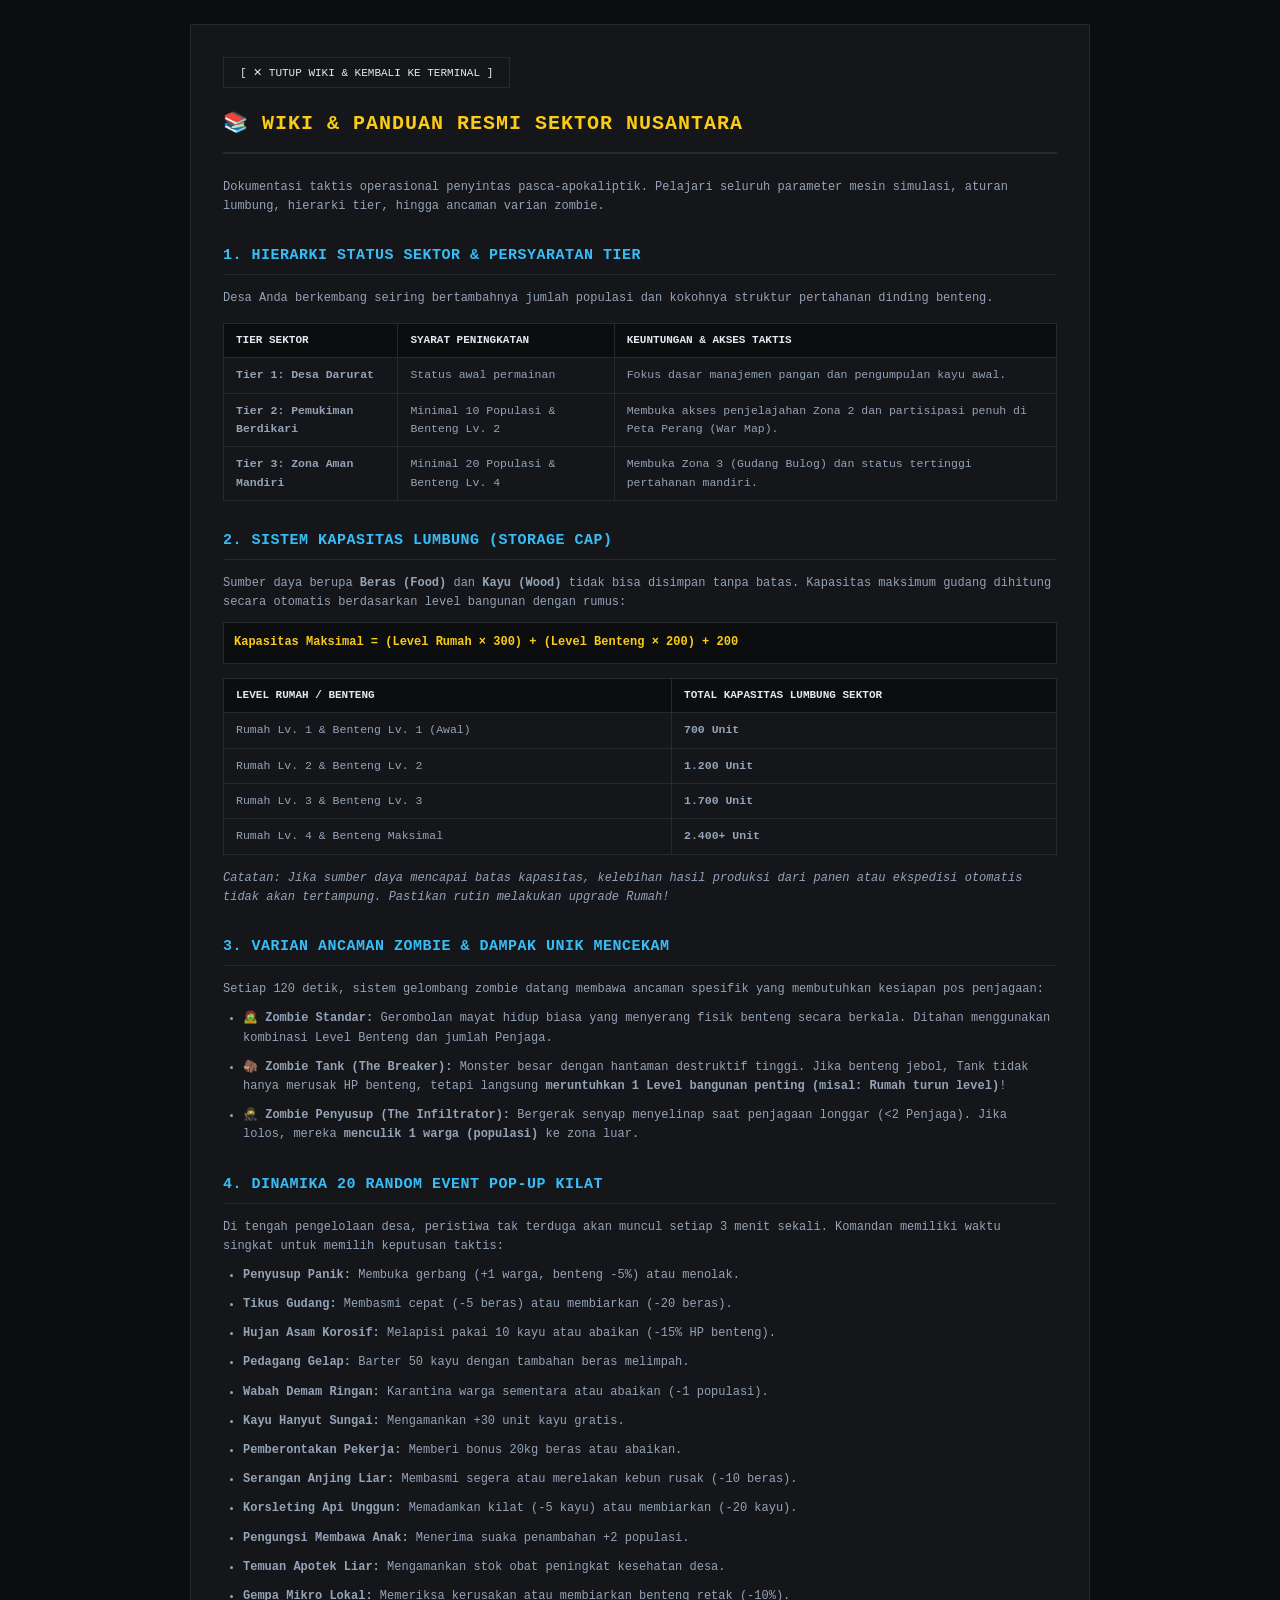
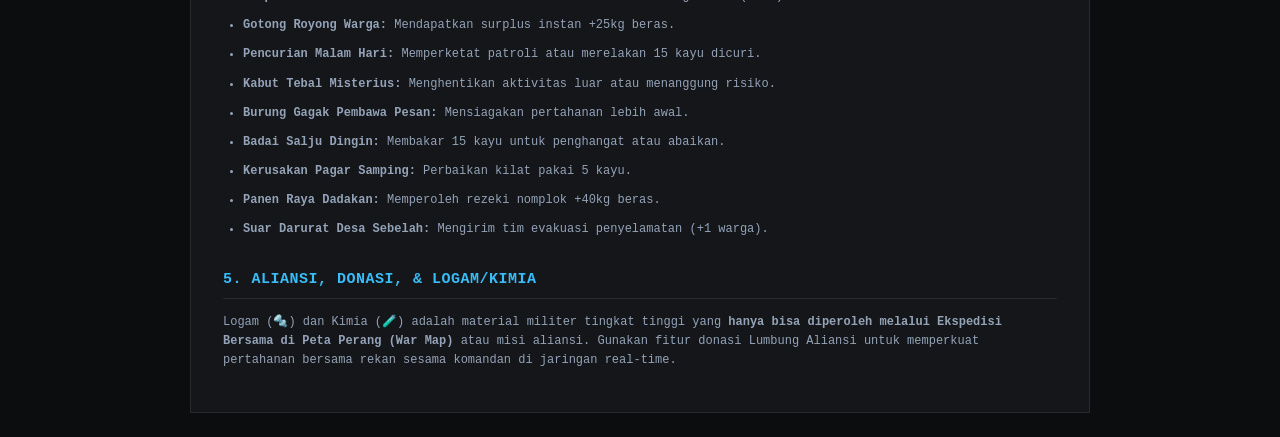
==== tutorial.html @ fe5aa878 "Add files via upload" ====
<!DOCTYPE html>
<html lang="id">
<head>
    <meta charset="UTF-8">
    <meta name="viewport" content="width=device-width, initial-scale=1.0">
    <title>Wiki Sektor & Buku Panduan - Desa Penyintas Nusantara</title>
    <style>
        :root {
            --bg-color: #0c0d0f;
            --surface-color: #141619;
            --border-color: #26292e;
            --text-main: #e2e8f0;
            --text-muted: #94a3b8;
            --accent-gold: #facc15;
            --accent-red: #f87171;
            --accent-green: #4ade80;
            --accent-blue: #38bdf8;
        }

        * {
            box-sizing: border-box;
            margin: 0;
            padding: 0;
        }

        body {
            background-color: var(--bg-color);
            background-image: linear-gradient(rgba(12, 13, 15, 0.90), rgba(12, 13, 15, 0.90)), url('https://images.unsplash.com/photo-1451187580459-43490279c0fa?auto=format&fit=crop&w=1600&q=80');
            background-size: cover;
            background-position: center;
            background-attachment: fixed;
            color: var(--text-main);
            font-family: 'Courier New', Courier, monospace, sans-serif;
            padding: 24px;
            line-height: 1.6;
        }

        .wiki-container {
            max-width: 900px;
            margin: 0 auto;
            background-color: var(--surface-color);
            border: 1px solid var(--border-color);
            padding: 32px;
        }

        h1 {
            font-size: 20px;
            text-transform: uppercase;
            color: var(--accent-gold);
            border-bottom: 2px solid var(--border-color);
            padding-bottom: 12px;
            margin-bottom: 24px;
            letter-spacing: 1px;
        }

        h2 {
            font-size: 15px;
            text-transform: uppercase;
            color: var(--accent-blue);
            border-bottom: 1px solid var(--border-color);
            padding-bottom: 6px;
            margin-top: 28px;
            margin-bottom: 14px;
            letter-spacing: 0.5px;
        }

        h3 {
            font-size: 13px;
            color: #f3f4f6;
            margin-top: 16px;
            margin-bottom: 6px;
            text-transform: uppercase;
        }

        p, li {
            font-size: 12px;
            color: var(--text-muted);
            margin-bottom: 10px;
        }

        ul {
            padding-left: 20px;
            margin-bottom: 14px;
        }

        table {
            width: 100%;
            border-collapse: collapse;
            margin: 14px 0;
            font-size: 11.5px;
        }

        th, td {
            border: 1px solid var(--border-color);
            padding: 8px 12px;
            text-align: left;
        }

        th {
            background-color: #0c0d0f;
            color: var(--text-main);
            text-transform: uppercase;
            font-size: 11px;
        }

        td {
            color: var(--text-muted);
        }

        .highlight {
            color: var(--accent-gold);
            font-weight: bold;
        }

        .back-btn {
            display: inline-block;
            background: transparent;
            color: var(--text-main);
            border: 1px solid var(--border-color);
            padding: 8px 16px;
            font-family: inherit;
            font-size: 11px;
            text-transform: uppercase;
            cursor: pointer;
            margin-bottom: 20px;
            transition: all 0.2s;
        }

        .back-btn:hover {
            border-color: var(--accent-blue);
            color: var(--accent-blue);
            background: #0c0d0f;
        }
    </style>
</head>
<body>

    <div class="wiki-container">
        <button class="back-btn" onclick="window.close()">[ ✕ TUTUP WIKI & KEMBALI KE TERMINAL ]</button>
        
        <h1>📚 WIKI & PANDUAN RESMI SEKTOR NUSANTARA</h1>
        <p>Dokumentasi taktis operasional penyintas pasca-apokaliptik. Pelajari seluruh parameter mesin simulasi, aturan lumbung, hierarki tier, hingga ancaman varian zombie.</p>

        <!-- BAB 1 -->
        <h2>1. Hierarki Status Sektor & Persyaratan Tier</h2>
        <p>Desa Anda berkembang seiring bertambahnya jumlah populasi dan kokohnya struktur pertahanan dinding benteng.</p>
        <table>
            <tr>
                <th>Tier Sektor</th>
                <th>Syarat Peningkatan</th>
                <th>Keuntungan & Akses Taktis</th>
            </tr>
            <tr>
                <td><b>Tier 1: Desa Darurat</b></td>
                <td>Status awal permainan</td>
                <td>Fokus dasar manajemen pangan dan pengumpulan kayu awal.</td>
            </tr>
            <tr>
                <td><b>Tier 2: Pemukiman Berdikari</b></td>
                <td>Minimal 10 Populasi & Benteng Lv. 2</td>
                <td>Membuka akses penjelajahan Zona 2 dan partisipasi penuh di Peta Perang (War Map).</td>
            </tr>
            <tr>
                <td><b>Tier 3: Zona Aman Mandiri</b></td>
                <td>Minimal 20 Populasi & Benteng Lv. 4</td>
                <td>Membuka Zona 3 (Gudang Bulog) dan status tertinggi pertahanan mandiri.</td>
            </tr>
        </table>

        <!-- BAB 2 -->
        <h2>2. Sistem Kapasitas Lumbung (Storage Cap)</h2>
        <p>Sumber daya berupa <b>Beras (Food)</b> dan <b>Kayu (Wood)</b> tidak bisa disimpan tanpa batas. Kapasitas maksimum gudang dihitung secara otomatis berdasarkan level bangunan dengan rumus:</p>
        <p style="background: #0c0d0f; padding: 10px; border: 1px solid var(--border-color); color: var(--accent-gold);">
            <b>Kapasitas Maksimal = (Level Rumah × 300) + (Level Benteng × 200) + 200</b>
        </p>

        <table>
            <tr>
                <th>Level Rumah / Benteng</th>
                <th>Total Kapasitas Lumbung Sektor</th>
            </tr>
            <tr>
                <td>Rumah Lv. 1 & Benteng Lv. 1 (Awal)</td>
                <td><b>700 Unit</b></td>
            </tr>
            <tr>
                <td>Rumah Lv. 2 & Benteng Lv. 2</td>
                <td><b>1.200 Unit</b></td>
            </tr>
            <tr>
                <td>Rumah Lv. 3 & Benteng Lv. 3</td>
                <td><b>1.700 Unit</b></td>
            </tr>
            <tr>
                <td>Rumah Lv. 4 & Benteng Maksimal</td>
                <td><b>2.400+ Unit</b></td>
            </tr>
        </table>
        <p><i>Catatan: Jika sumber daya mencapai batas kapasitas, kelebihan hasil produksi dari panen atau ekspedisi otomatis tidak akan tertampung. Pastikan rutin melakukan upgrade Rumah!</i></p>

        <!-- BAB 3 -->
        <h2>3. Varian Ancaman Zombie & Dampak Unik Mencekam</h2>
        <p>Setiap 120 detik, sistem gelombang zombie datang membawa ancaman spesifik yang membutuhkan kesiapan pos penjagaan:</p>
        <ul>
            <li>🧟 <b>Zombie Standar:</b> Gerombolan mayat hidup biasa yang menyerang fisik benteng secara berkala. Ditahan menggunakan kombinasi Level Benteng dan jumlah Penjaga.</li>
            <li>🦣 <b>Zombie Tank (The Breaker):</b> Monster besar dengan hantaman destruktif tinggi. Jika benteng jebol, Tank tidak hanya merusak HP benteng, tetapi langsung <b>meruntuhkan 1 Level bangunan penting (misal: Rumah turun level)</b>!</li>
            <li>🥷 <b>Zombie Penyusup (The Infiltrator):</b> Bergerak senyap menyelinap saat penjagaan longgar (&lt;2 Penjaga). Jika lolos, mereka <b>menculik 1 warga (populasi)</b> ke zona luar.</li>
        </ul>

        <!-- BAB 4 -->
        <h2>4. Dinamika 20 Random Event Pop-Up Kilat</h2>
        <p>Di tengah pengelolaan desa, peristiwa tak terduga akan muncul setiap 3 menit sekali. Komandan memiliki waktu singkat untuk memilih keputusan taktis:</p>
        <ul>
            <li><b>Penyusup Panik:</b> Membuka gerbang (+1 warga, benteng -5%) atau menolak.</li>
            <li><b>Tikus Gudang:</b> Membasmi cepat (-5 beras) atau membiarkan (-20 beras).</li>
            <li><b>Hujan Asam Korosif:</b> Melapisi pakai 10 kayu atau abaikan (-15% HP benteng).</li>
            <li><b>Pedagang Gelap:</b> Barter 50 kayu dengan tambahan beras melimpah.</li>
            <li><b>Wabah Demam Ringan:</b> Karantina warga sementara atau abaikan (-1 populasi).</li>
            <li><b>Kayu Hanyut Sungai:</b> Mengamankan +30 unit kayu gratis.</li>
            <li><b>Pemberontakan Pekerja:</b> Memberi bonus 20kg beras atau abaikan.</li>
            <li><b>Serangan Anjing Liar:</b> Membasmi segera atau merelakan kebun rusak (-10 beras).</li>
            <li><b>Korsleting Api Unggun:</b> Memadamkan kilat (-5 kayu) atau membiarkan (-20 kayu).</li>
            <li><b>Pengungsi Membawa Anak:</b> Menerima suaka penambahan +2 populasi.</li>
            <li><b>Temuan Apotek Liar:</b> Mengamankan stok obat peningkat kesehatan desa.</li>
            <li><b>Gempa Mikro Lokal:</b> Memeriksa kerusakan atau membiarkan benteng retak (-10%).</li>
            <li><b>Gotong Royong Warga:</b> Mendapatkan surplus instan +25kg beras.</li>
            <li><b>Pencurian Malam Hari:</b> Memperketat patroli atau merelakan 15 kayu dicuri.</li>
            <li><b>Kabut Tebal Misterius:</b> Menghentikan aktivitas luar atau menanggung risiko.</li>
            <li><b>Burung Gagak Pembawa Pesan:</b> Mensiagakan pertahanan lebih awal.</li>
            <li><b>Badai Salju Dingin:</b> Membakar 15 kayu untuk penghangat atau abaikan.</li>
            <li><b>Kerusakan Pagar Samping:</b> Perbaikan kilat pakai 5 kayu.</li>
            <li><b>Panen Raya Dadakan:</b> Memperoleh rezeki nomplok +40kg beras.</li>
            <li><b>Suar Darurat Desa Sebelah:</b> Mengirim tim evakuasi penyelamatan (+1 warga).</li>
        </ul>

        <!-- BAB 5 -->
        <h2>5. Aliansi, Donasi, & Logam/Kimia</h2>
        <p>Logam (🔩) dan Kimia (🧪) adalah material militer tingkat tinggi yang <b>hanya bisa diperoleh melalui Ekspedisi Bersama di Peta Perang (War Map)</b> atau misi aliansi. Gunakan fitur donasi Lumbung Aliansi untuk memperkuat pertahanan bersama rekan sesama komandan di jaringan real-time.</p>
    </div>

</body>
</html>
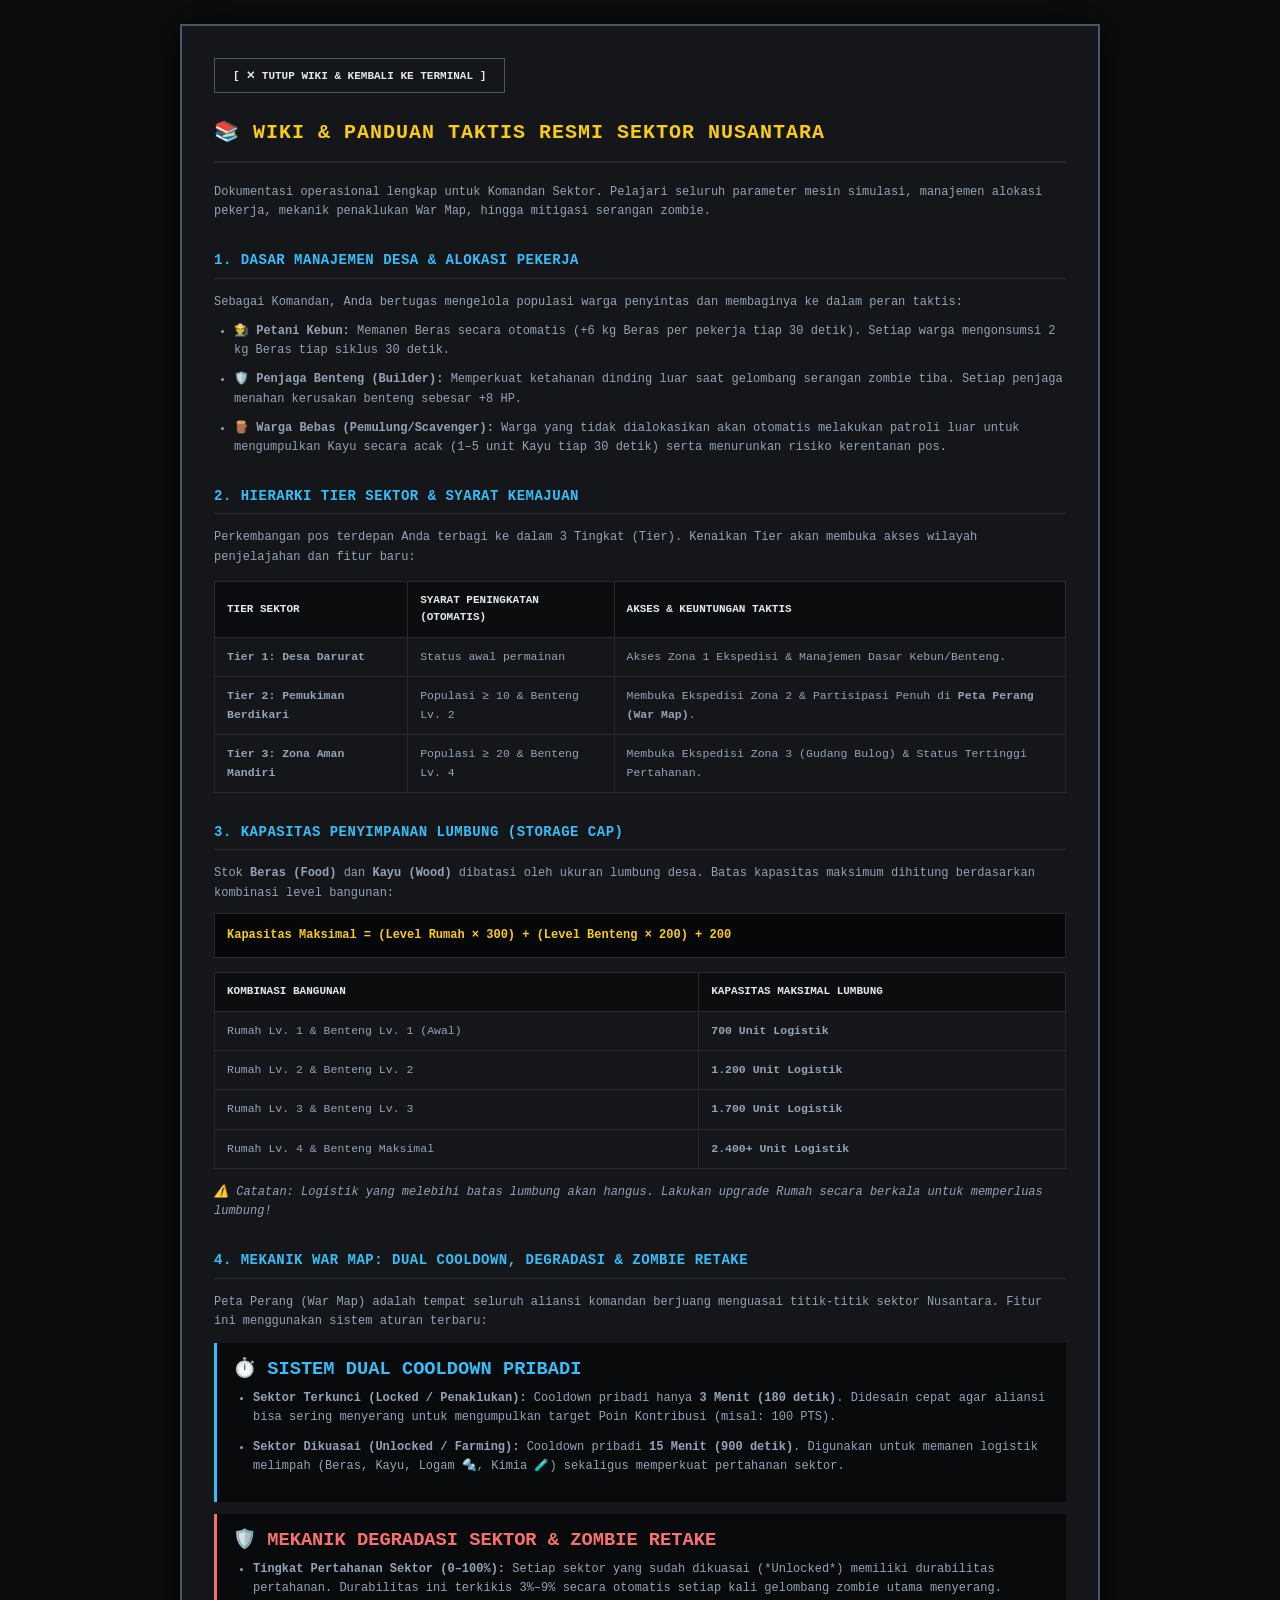
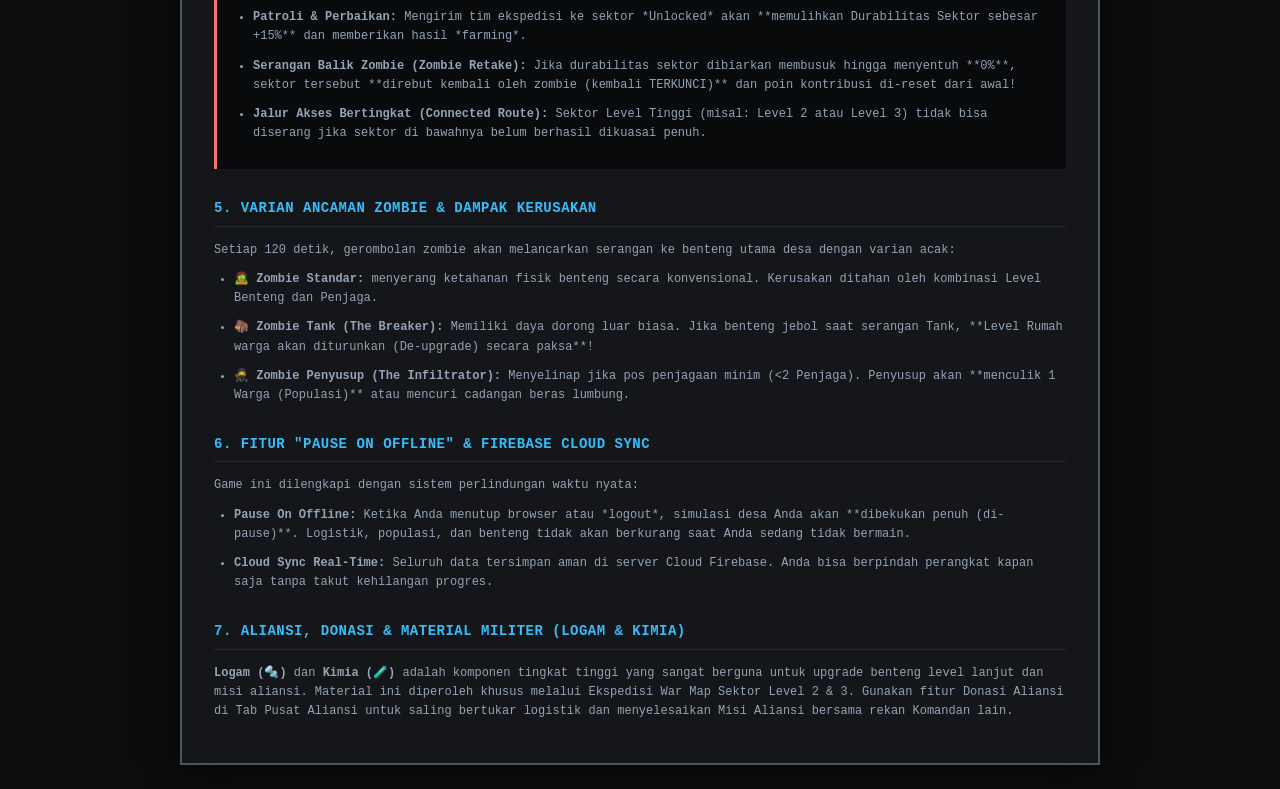
==== commit c6d615d4: "Update tutorial.html" ====
--- a/tutorial.html
+++ b/tutorial.html
@@ -8,7 +8,9 @@
         :root {
             --bg-color: #0c0d0f;
             --surface-color: #141619;
+            --surface-card: #090a0c;
             --border-color: #26292e;
+            --border-accent: #4b5563;
             --text-main: #e2e8f0;
             --text-muted: #94a3b8;
             --accent-gold: #facc15;
@@ -25,7 +27,7 @@
 
         body {
             background-color: var(--bg-color);
-            background-image: linear-gradient(rgba(12, 13, 15, 0.90), rgba(12, 13, 15, 0.90)), url('https://images.unsplash.com/photo-1451187580459-43490279c0fa?auto=format&fit=crop&w=1600&q=80');
+            background-image: linear-gradient(rgba(12, 13, 15, 0.92), rgba(12, 13, 15, 0.92)), url('https://images.unsplash.com/photo-1451187580459-43490279c0fa?auto=format&fit=crop&w=1600&q=80');
             background-size: cover;
             background-position: center;
             background-attachment: fixed;
@@ -36,10 +38,11 @@
         }
 
         .wiki-container {
-            max-width: 900px;
+            max-width: 920px;
             margin: 0 auto;
             background-color: var(--surface-color);
-            border: 1px solid var(--border-color);
+            border: 2px solid var(--border-accent);
+            box-shadow: 0 0 35px rgba(0, 0, 0, 0.95);
             padding: 32px;
         }
 
@@ -49,12 +52,12 @@
             color: var(--accent-gold);
             border-bottom: 2px solid var(--border-color);
             padding-bottom: 12px;
-            margin-bottom: 24px;
+            margin-bottom: 20px;
             letter-spacing: 1px;
         }
 
         h2 {
-            font-size: 15px;
+            font-size: 14px;
             text-transform: uppercase;
             color: var(--accent-blue);
             border-bottom: 1px solid var(--border-color);
@@ -64,21 +67,13 @@
             letter-spacing: 0.5px;
         }
 
-        h3 {
-            font-size: 13px;
-            color: #f3f4f6;
-            margin-top: 16px;
-            margin-bottom: 6px;
-            text-transform: uppercase;
-        }
-
         p, li {
             font-size: 12px;
             color: var(--text-muted);
             margin-bottom: 10px;
         }
 
-        ul {
+        ul, ol {
             padding-left: 20px;
             margin-bottom: 14px;
         }
@@ -92,7 +87,7 @@
 
         th, td {
             border: 1px solid var(--border-color);
-            padding: 8px 12px;
+            padding: 10px 12px;
             text-align: left;
         }
 
@@ -107,28 +102,48 @@
             color: var(--text-muted);
         }
 
-        .highlight {
+        .code-box {
+            background: #060708;
+            padding: 12px;
+            border: 1px solid var(--border-color);
             color: var(--accent-gold);
             font-weight: bold;
+            font-size: 12px;
+            margin: 10px 0;
+        }
+
+        .alert-card {
+            background: var(--surface-card);
+            border-left: 3px solid var(--accent-red);
+            padding: 12px 16px;
+            margin: 12px 0;
+        }
+
+        .info-card {
+            background: var(--surface-card);
+            border-left: 3px solid var(--accent-blue);
+            padding: 12px 16px;
+            margin: 12px 0;
         }
 
         .back-btn {
             display: inline-block;
             background: transparent;
             color: var(--text-main);
-            border: 1px solid var(--border-color);
-            padding: 8px 16px;
+            border: 1px solid var(--border-accent);
+            padding: 10px 18px;
             font-family: inherit;
             font-size: 11px;
+            font-weight: bold;
             text-transform: uppercase;
             cursor: pointer;
-            margin-bottom: 20px;
+            margin-bottom: 24px;
             transition: all 0.2s;
         }
 
         .back-btn:hover {
-            border-color: var(--accent-blue);
-            color: var(--accent-blue);
+            border-color: var(--accent-gold);
+            color: var(--accent-gold);
             background: #0c0d0f;
         }
     </style>
@@ -138,105 +153,119 @@
     <div class="wiki-container">
         <button class="back-btn" onclick="window.close()">[ ✕ TUTUP WIKI & KEMBALI KE TERMINAL ]</button>
         
-        <h1>📚 WIKI & PANDUAN RESMI SEKTOR NUSANTARA</h1>
-        <p>Dokumentasi taktis operasional penyintas pasca-apokaliptik. Pelajari seluruh parameter mesin simulasi, aturan lumbung, hierarki tier, hingga ancaman varian zombie.</p>
+        <h1>📚 WIKI & PANDUAN TAKTIS RESMI SEKTOR NUSANTARA</h1>
+        <p>Dokumentasi operasional lengkap untuk Komandan Sektor. Pelajari seluruh parameter mesin simulasi, manajemen alokasi pekerja, mekanik penaklukan War Map, hingga mitigasi serangan zombie.</p>
 
         <!-- BAB 1 -->
-        <h2>1. Hierarki Status Sektor & Persyaratan Tier</h2>
-        <p>Desa Anda berkembang seiring bertambahnya jumlah populasi dan kokohnya struktur pertahanan dinding benteng.</p>
+        <h2>1. Dasar Manajemen Desa & Alokasi Pekerja</h2>
+        <p>Sebagai Komandan, Anda bertugas mengelola populasi warga penyintas dan membaginya ke dalam peran taktis:</p>
+        <ul>
+            <li><b>👨‍🌾 Petani Kebun:</b> Memanen Beras secara otomatis (+6 kg Beras per pekerja tiap 30 detik). Setiap warga mengonsumsi 2 kg Beras tiap siklus 30 detik.</li>
+            <li><b>🛡️ Penjaga Benteng (Builder):</b> Memperkuat ketahanan dinding luar saat gelombang serangan zombie tiba. Setiap penjaga menahan kerusakan benteng sebesar +8 HP.</li>
+            <li><b>🪵 Warga Bebas (Pemulung/Scavenger):</b> Warga yang tidak dialokasikan akan otomatis melakukan patroli luar untuk mengumpulkan Kayu secara acak (1–5 unit Kayu tiap 30 detik) serta menurunkan risiko kerentanan pos.</li>
+        </ul>
+
+        <!-- BAB 2 -->
+        <h2>2. Hierarki Tier Sektor & Syarat Kemajuan</h2>
+        <p>Perkembangan pos terdepan Anda terbagi ke dalam 3 Tingkat (Tier). Kenaikan Tier akan membuka akses wilayah penjelajahan dan fitur baru:</p>
         <table>
             <tr>
                 <th>Tier Sektor</th>
-                <th>Syarat Peningkatan</th>
-                <th>Keuntungan & Akses Taktis</th>
+                <th>Syarat Peningkatan (Otomatis)</th>
+                <th>Akses & Keuntungan Taktis</th>
             </tr>
             <tr>
                 <td><b>Tier 1: Desa Darurat</b></td>
                 <td>Status awal permainan</td>
-                <td>Fokus dasar manajemen pangan dan pengumpulan kayu awal.</td>
+                <td>Akses Zona 1 Ekspedisi & Manajemen Dasar Kebun/Benteng.</td>
             </tr>
             <tr>
                 <td><b>Tier 2: Pemukiman Berdikari</b></td>
-                <td>Minimal 10 Populasi & Benteng Lv. 2</td>
-                <td>Membuka akses penjelajahan Zona 2 dan partisipasi penuh di Peta Perang (War Map).</td>
+                <td>Populasi ≥ 10 & Benteng Lv. 2</td>
+                <td>Membuka Ekspedisi Zona 2 & Partisipasi Penuh di <b>Peta Perang (War Map)</b>.</td>
             </tr>
             <tr>
                 <td><b>Tier 3: Zona Aman Mandiri</b></td>
-                <td>Minimal 20 Populasi & Benteng Lv. 4</td>
-                <td>Membuka Zona 3 (Gudang Bulog) dan status tertinggi pertahanan mandiri.</td>
+                <td>Populasi ≥ 20 & Benteng Lv. 4</td>
+                <td>Membuka Ekspedisi Zona 3 (Gudang Bulog) & Status Tertinggi Pertahanan.</td>
             </tr>
         </table>
 
-        <!-- BAB 2 -->
-        <h2>2. Sistem Kapasitas Lumbung (Storage Cap)</h2>
-        <p>Sumber daya berupa <b>Beras (Food)</b> dan <b>Kayu (Wood)</b> tidak bisa disimpan tanpa batas. Kapasitas maksimum gudang dihitung secara otomatis berdasarkan level bangunan dengan rumus:</p>
-        <p style="background: #0c0d0f; padding: 10px; border: 1px solid var(--border-color); color: var(--accent-gold);">
-            <b>Kapasitas Maksimal = (Level Rumah × 300) + (Level Benteng × 200) + 200</b>
-        </p>
+        <!-- BAB 3 -->
+        <h2>3. Kapasitas Penyimpanan Lumbung (Storage Cap)</h2>
+        <p>Stok <b>Beras (Food)</b> dan <b>Kayu (Wood)</b> dibatasi oleh ukuran lumbung desa. Batas kapasitas maksimum dihitung berdasarkan kombinasi level bangunan:</p>
+        
+        <div class="code-box">
+            Kapasitas Maksimal = (Level Rumah × 300) + (Level Benteng × 200) + 200
+        </div>
 
         <table>
             <tr>
-                <th>Level Rumah / Benteng</th>
-                <th>Total Kapasitas Lumbung Sektor</th>
+                <th>Kombinasi Bangunan</th>
+                <th>Kapasitas Maksimal Lumbung</th>
             </tr>
             <tr>
                 <td>Rumah Lv. 1 & Benteng Lv. 1 (Awal)</td>
-                <td><b>700 Unit</b></td>
+                <td><b>700 Unit Logistik</b></td>
             </tr>
             <tr>
                 <td>Rumah Lv. 2 & Benteng Lv. 2</td>
-                <td><b>1.200 Unit</b></td>
+                <td><b>1.200 Unit Logistik</b></td>
             </tr>
             <tr>
                 <td>Rumah Lv. 3 & Benteng Lv. 3</td>
-                <td><b>1.700 Unit</b></td>
+                <td><b>1.700 Unit Logistik</b></td>
             </tr>
             <tr>
                 <td>Rumah Lv. 4 & Benteng Maksimal</td>
-                <td><b>2.400+ Unit</b></td>
+                <td><b>2.400+ Unit Logistik</b></td>
             </tr>
         </table>
-        <p><i>Catatan: Jika sumber daya mencapai batas kapasitas, kelebihan hasil produksi dari panen atau ekspedisi otomatis tidak akan tertampung. Pastikan rutin melakukan upgrade Rumah!</i></p>
-
-        <!-- BAB 3 -->
-        <h2>3. Varian Ancaman Zombie & Dampak Unik Mencekam</h2>
-        <p>Setiap 120 detik, sistem gelombang zombie datang membawa ancaman spesifik yang membutuhkan kesiapan pos penjagaan:</p>
+        <p><i>⚠️ Catatan: Logistik yang melebihi batas lumbung akan hangus. Lakukan upgrade Rumah secara berkala untuk memperluas lumbung!</i></p>
+
+        <!-- BAB 4 -->
+        <h2>4. Mekanik War Map: Dual Cooldown, Degradasi & Zombie Retake</h2>
+        <p>Peta Perang (War Map) adalah tempat seluruh aliansi komandan berjuang menguasai titik-titik sektor Nusantara. Fitur ini menggunakan sistem aturan terbaru:</p>
+        
+        <div class="info-card">
+            <h3 style="color:var(--accent-blue); margin-bottom:4px;">⏱️ SISTEM DUAL COOLDOWN PRIBADI</h3>
+            <ul>
+                <li><b>Sektor Terkunci (Locked / Penaklukan):</b> Cooldown pribadi hanya <b>3 Menit (180 detik)</b>. Didesain cepat agar aliansi bisa sering menyerang untuk mengumpulkan target Poin Kontribusi (misal: 100 PTS).</li>
+                <li><b>Sektor Dikuasai (Unlocked / Farming):</b> Cooldown pribadi <b>15 Menit (900 detik)</b>. Digunakan untuk memanen logistik melimpah (Beras, Kayu, Logam 🔩, Kimia 🧪) sekaligus memperkuat pertahanan sektor.</li>
+            </ul>
+        </div>
+
+        <div class="alert-card">
+            <h3 style="color:var(--accent-red); margin-bottom:4px;">🛡️ MEKANIK DEGRADASI SEKTOR & ZOMBIE RETAKE</h3>
+            <ul>
+                <li><b>Tingkat Pertahanan Sektor (0–100%):</b> Setiap sektor yang sudah dikuasai (*Unlocked*) memiliki durabilitas pertahanan. Durabilitas ini terkikis 3%–9% secara otomatis setiap kali gelombang zombie utama menyerang.</li>
+                <li><b>Patroli & Perbaikan:</b> Mengirim tim ekspedisi ke sektor *Unlocked* akan **memulihkan Durabilitas Sektor sebesar +15%** dan memberikan hasil *farming*.</li>
+                <li><b>Serangan Balik Zombie (Zombie Retake):</b> Jika durabilitas sektor dibiarkan membusuk hingga menyentuh **0%**, sektor tersebut **direbut kembali oleh zombie (kembali TERKUNCI)** dan poin kontribusi di-reset dari awal!</li>
+                <li><b>Jalur Akses Bertingkat (Connected Route):</b> Sektor Level Tinggi (misal: Level 2 atau Level 3) tidak bisa diserang jika sektor di bawahnya belum berhasil dikuasai penuh.</li>
+            </ul>
+        </div>
+
+        <!-- BAB 5 -->
+        <h2>5. Varian Ancaman Zombie & Dampak Kerusakan</h2>
+        <p>Setiap 120 detik, gerombolan zombie akan melancarkan serangan ke benteng utama desa dengan varian acak:</p>
         <ul>
-            <li>🧟 <b>Zombie Standar:</b> Gerombolan mayat hidup biasa yang menyerang fisik benteng secara berkala. Ditahan menggunakan kombinasi Level Benteng dan jumlah Penjaga.</li>
-            <li>🦣 <b>Zombie Tank (The Breaker):</b> Monster besar dengan hantaman destruktif tinggi. Jika benteng jebol, Tank tidak hanya merusak HP benteng, tetapi langsung <b>meruntuhkan 1 Level bangunan penting (misal: Rumah turun level)</b>!</li>
-            <li>🥷 <b>Zombie Penyusup (The Infiltrator):</b> Bergerak senyap menyelinap saat penjagaan longgar (&lt;2 Penjaga). Jika lolos, mereka <b>menculik 1 warga (populasi)</b> ke zona luar.</li>
+            <li>🧟 <b>Zombie Standar:</b> menyerang ketahanan fisik benteng secara konvensional. Kerusakan ditahan oleh kombinasi Level Benteng dan Penjaga.</li>
+            <li>🦣 <b>Zombie Tank (The Breaker):</b> Memiliki daya dorong luar biasa. Jika benteng jebol saat serangan Tank, **Level Rumah warga akan diturunkan (De-upgrade) secara paksa**!</li>
+            <li>🥷 <b>Zombie Penyusup (The Infiltrator):</b> Menyelinap jika pos penjagaan minim (&lt;2 Penjaga). Penyusup akan **menculik 1 Warga (Populasi)** atau mencuri cadangan beras lumbung.</li>
         </ul>
 
-        <!-- BAB 4 -->
-        <h2>4. Dinamika 20 Random Event Pop-Up Kilat</h2>
-        <p>Di tengah pengelolaan desa, peristiwa tak terduga akan muncul setiap 3 menit sekali. Komandan memiliki waktu singkat untuk memilih keputusan taktis:</p>
+        <!-- BAB 6 -->
+        <h2>6. Fitur "Pause on Offline" & Firebase Cloud Sync</h2>
+        <p>Game ini dilengkapi dengan sistem perlindungan waktu nyata:</p>
         <ul>
-            <li><b>Penyusup Panik:</b> Membuka gerbang (+1 warga, benteng -5%) atau menolak.</li>
-            <li><b>Tikus Gudang:</b> Membasmi cepat (-5 beras) atau membiarkan (-20 beras).</li>
-            <li><b>Hujan Asam Korosif:</b> Melapisi pakai 10 kayu atau abaikan (-15% HP benteng).</li>
-            <li><b>Pedagang Gelap:</b> Barter 50 kayu dengan tambahan beras melimpah.</li>
-            <li><b>Wabah Demam Ringan:</b> Karantina warga sementara atau abaikan (-1 populasi).</li>
-            <li><b>Kayu Hanyut Sungai:</b> Mengamankan +30 unit kayu gratis.</li>
-            <li><b>Pemberontakan Pekerja:</b> Memberi bonus 20kg beras atau abaikan.</li>
-            <li><b>Serangan Anjing Liar:</b> Membasmi segera atau merelakan kebun rusak (-10 beras).</li>
-            <li><b>Korsleting Api Unggun:</b> Memadamkan kilat (-5 kayu) atau membiarkan (-20 kayu).</li>
-            <li><b>Pengungsi Membawa Anak:</b> Menerima suaka penambahan +2 populasi.</li>
-            <li><b>Temuan Apotek Liar:</b> Mengamankan stok obat peningkat kesehatan desa.</li>
-            <li><b>Gempa Mikro Lokal:</b> Memeriksa kerusakan atau membiarkan benteng retak (-10%).</li>
-            <li><b>Gotong Royong Warga:</b> Mendapatkan surplus instan +25kg beras.</li>
-            <li><b>Pencurian Malam Hari:</b> Memperketat patroli atau merelakan 15 kayu dicuri.</li>
-            <li><b>Kabut Tebal Misterius:</b> Menghentikan aktivitas luar atau menanggung risiko.</li>
-            <li><b>Burung Gagak Pembawa Pesan:</b> Mensiagakan pertahanan lebih awal.</li>
-            <li><b>Badai Salju Dingin:</b> Membakar 15 kayu untuk penghangat atau abaikan.</li>
-            <li><b>Kerusakan Pagar Samping:</b> Perbaikan kilat pakai 5 kayu.</li>
-            <li><b>Panen Raya Dadakan:</b> Memperoleh rezeki nomplok +40kg beras.</li>
-            <li><b>Suar Darurat Desa Sebelah:</b> Mengirim tim evakuasi penyelamatan (+1 warga).</li>
+            <li><b>Pause On Offline:</b> Ketika Anda menutup browser atau *logout*, simulasi desa Anda akan **dibekukan penuh (di-pause)**. Logistik, populasi, dan benteng tidak akan berkurang saat Anda sedang tidak bermain.</li>
+            <li><b>Cloud Sync Real-Time:</b> Seluruh data tersimpan aman di server Cloud Firebase. Anda bisa berpindah perangkat kapan saja tanpa takut kehilangan progres.</li>
         </ul>
 
-        <!-- BAB 5 -->
-        <h2>5. Aliansi, Donasi, & Logam/Kimia</h2>
-        <p>Logam (🔩) dan Kimia (🧪) adalah material militer tingkat tinggi yang <b>hanya bisa diperoleh melalui Ekspedisi Bersama di Peta Perang (War Map)</b> atau misi aliansi. Gunakan fitur donasi Lumbung Aliansi untuk memperkuat pertahanan bersama rekan sesama komandan di jaringan real-time.</p>
+        <!-- BAB 7 -->
+        <h2>7. Aliansi, Donasi & Material Militer (Logam & Kimia)</h2>
+        <p><b>Logam (🔩)</b> dan <b>Kimia (🧪)</b> adalah komponen tingkat tinggi yang sangat berguna untuk upgrade benteng level lanjut dan misi aliansi. Material ini diperoleh khusus melalui Ekspedisi War Map Sektor Level 2 & 3. Gunakan fitur Donasi Aliansi di Tab Pusat Aliansi untuk saling bertukar logistik dan menyelesaikan Misi Aliansi bersama rekan Komandan lain.</p>
     </div>
 
 </body>
-</html>+</html>
